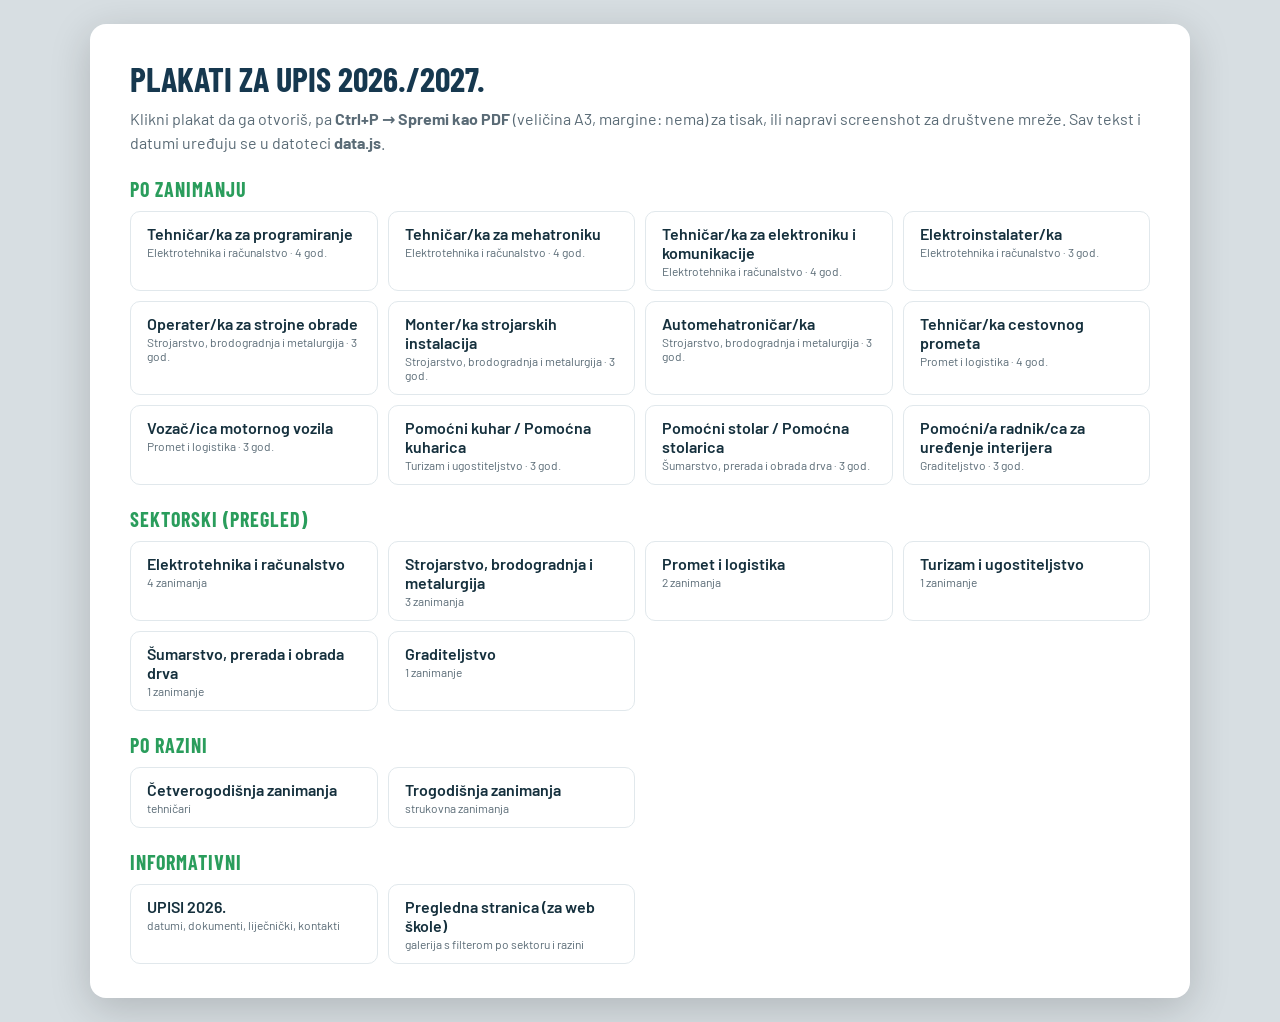
==== index.html @ a12f1e22 "Stranice i plakati za upise 2026./2027." ====
<!DOCTYPE html>
<html lang="hr">
<head>
<meta charset="UTF-8">
<meta name="viewport" content="width=device-width, initial-scale=1.0">
<title>Plakati za upis – Tehnička škola Daruvar</title>
<link rel="stylesheet" href="style.css">
</head>
<body>
<div class="index">
  <h1>Plakati za upis 2026./2027.</h1>
  <p>Klikni plakat da ga otvoriš, pa <b>Ctrl+P → Spremi kao PDF</b> (veličina A3, margine: nema) za tisak,
     ili napravi screenshot za društvene mreže. Sav tekst i datumi uređuju se u datoteci <b>data.js</b>.</p>

  <h2>Po zanimanju</h2>
  <div class="links" id="zanimanja"></div>

  <h2>Sektorski (pregled)</h2>
  <div class="links" id="sektori"></div>

  <h2>Po razini</h2>
  <div class="links" id="razine"></div>

  <h2>Informativni</h2>
  <div class="links" id="info"></div>
</div>

<script src="data.js"></script>
<script>
  const link = (href,naslov,opis) => `<a href="${href}">${naslov}<span>${opis}</span></a>`;
  document.getElementById("zanimanja").innerHTML = REDOSLIJED.map(s=>{
    const z = ZANIMANJA[s];
    return link(`plakat.html?z=${s}`, z.naziv, SEKTORI[z.sektor].naziv+" · "+z.godine+" god.");
  }).join("");
  document.getElementById("sektori").innerHTML = Object.keys(SEKTORI).map(k=>{
    const broj = REDOSLIJED.filter(s=>ZANIMANJA[s].sektor===k).length;
    return link(`sektor.html?s=${k}`, SEKTORI[k].naziv, broj+" zanimanj"+(broj===1?"e":"a"));
  }).join("");
  document.getElementById("razine").innerHTML =
    link(`razina.html?r=cetiri`, "Četverogodišnja zanimanja", "tehničari") +
    link(`razina.html?r=tri`, "Trogodišnja zanimanja", "strukovna zanimanja");
  document.getElementById("info").innerHTML =
    link(`upisi-2026.html`, "UPISI 2026.", "datumi, dokumenti, liječnički, kontakti") +
    link(`pregled.html`, "Pregledna stranica (za web škole)", "galerija s filterom po sektoru i razini");
</script>
</body>
</html>
---- style.css ----
/* ===== Plakati za upis – Tehnička škola Daruvar ===== */
@import url('https://fonts.googleapis.com/css2?family=Barlow+Condensed:wght@500;600;700&family=Barlow:wght@400;500;600;700&display=swap');

:root{
  --navy:#16384f; --ink:#15303d; --muted:#5a6b76; --line:#e1e8ec; --paper:#fff;
  --accent:#1f8fd1; --dark:#13567f;
}
*{margin:0;padding:0;box-sizing:border-box}
body{background:#d7dee2;font-family:'Barlow',system-ui,sans-serif;color:var(--ink);
  display:flex;flex-wrap:wrap;gap:24px;justify-content:center;padding:24px}

/* A3 portret 297 x 420 mm (zadano, za tisak) */
.poster{width:297mm;height:420mm;background:var(--paper);position:relative;
  overflow:hidden;display:flex;flex-direction:column;box-shadow:0 10px 40px rgba(0,0,0,.25)}

/* Formati za društvene mreže (px) */
.poster.kvadrat{width:1080px;height:1080px}    /* 1:1  – Facebook / Instagram feed */
.poster.portret{width:1080px;height:1350px}    /* 4:5  – Instagram feed (portret) */
.poster.story{width:1080px;height:1920px}       /* 9:16 – Stories / Reels */

/* ---- Zaglavlje ---- */
.head{background:var(--navy);color:#fff;padding:13mm 16mm 11mm;display:flex;
  align-items:center;justify-content:space-between;position:relative}
.head::after{content:"";position:absolute;left:0;right:0;bottom:0;height:6px;background:var(--accent)}
.head .school{display:flex;align-items:center;gap:14px}
.head .logo{width:64px;height:64px;border-radius:12px;background:#fff;
  display:grid;place-items:center;padding:7px;overflow:hidden}
.head .logo img{width:100%;height:100%;object-fit:contain;display:block}
.head .school b{font-family:'Barlow Condensed';font-weight:700;font-size:28px;letter-spacing:.5px;text-transform:uppercase;line-height:1}
.head .school span{display:block;font-size:14px;color:#b9d6d7;margin-top:4px}
.head .slogan{font-family:'Barlow Condensed';font-weight:600;font-size:23px;color:#fff;
  text-transform:uppercase;letter-spacing:2px;opacity:.92}

/* ---- Hero (individualni) ---- */
/* flex:1 -> slika upija sav višak prostora umjesto bijele praznine */
.hero{flex:1;min-height:24%;background:linear-gradient(135deg,var(--accent),var(--dark));position:relative;overflow:hidden}
.hero img{width:100%;height:100%;object-fit:cover;display:block;position:relative;z-index:1}
.hero .placeholder{position:absolute;inset:0;z-index:0;display:grid;place-items:center;text-align:center;
  color:rgba(255,255,255,.92);font-family:'Barlow Condensed';font-size:22px;letter-spacing:1px;padding:0 30px}
.badges{position:absolute;z-index:2;top:9mm;right:12mm;display:flex;flex-direction:column;gap:12px}
.badge{width:108px;height:108px;border-radius:50%;background:rgba(255,255,255,.95);color:var(--dark);
  display:grid;place-items:center;text-align:center;box-shadow:0 6px 18px rgba(0,0,0,.2)}
.badge b{font-family:'Barlow Condensed';font-weight:700;font-size:42px;line-height:.9;display:block}
.badge span{font-size:13px;text-transform:uppercase;letter-spacing:.5px;color:var(--muted)}
.titlewrap{position:absolute;z-index:2;left:0;bottom:0;width:100%;padding:0 16mm 8mm;
  background:linear-gradient(transparent,rgba(0,0,0,.6))}
.sector{display:inline-block;background:var(--accent);color:#fff;font-weight:600;font-size:19px;
  text-transform:uppercase;letter-spacing:1px;padding:8px 20px;border-radius:20px;margin-bottom:11px}
.title{font-family:'Barlow Condensed';font-weight:700;font-size:72px;line-height:.98;color:#fff;
  text-shadow:0 2px 10px rgba(0,0,0,.45)}

/* ---- Tijelo ---- */
.body{padding:10mm 16mm;display:flex;flex-direction:column;gap:8mm}
.section-title{font-family:'Barlow Condensed';font-weight:700;font-size:39px;color:var(--dark);
  text-transform:uppercase;letter-spacing:1px;display:flex;align-items:center;gap:12px}
.section-title::before{content:"";width:36px;height:6px;background:var(--accent);border-radius:2px}
.tasks{list-style:none;display:grid;grid-template-columns:1fr 1fr;gap:14px 30px;margin-top:13px}
.tasks li{font-size:25px;line-height:1.32;padding-left:33px;position:relative}
.tasks li::before{content:"";position:absolute;left:0;top:9px;width:16px;height:16px;border-radius:3px;background:var(--accent)}
.docs{background:#f4f8f9;border-left:8px solid var(--accent);padding:20px 26px;border-radius:8px}
.docs .section-title{font-size:30px;margin-bottom:8px}
.docs p{font-size:23px;line-height:1.45}
.uvjeti{display:flex;flex-direction:column;gap:8px;margin-top:2px}
.u-row{font-size:20px;line-height:1.35;color:var(--ink)}
.u-row b{color:var(--dark)}

/* ---- Tanka traka s upisom ---- */
.strip{margin-top:auto;background:var(--navy);color:#fff;padding:7mm 16mm;
  display:flex;justify-content:space-between;align-items:center;gap:18px;flex-wrap:wrap}
.strip .item{font-size:16.5px;line-height:1.25}
.strip .item b{display:block;font-family:'Barlow Condensed';font-weight:700;font-size:25px;color:#fff}
.strip .item small{color:var(--accent);text-transform:uppercase;letter-spacing:1px;font-size:13px;font-weight:600}
.strip .web{font-family:'Barlow Condensed';font-weight:700;font-size:24px;color:var(--accent)}
.strip-right{display:flex;align-items:center;gap:16px}
.strip-qr{background:#fff;padding:6px;border-radius:8px;line-height:0}
.strip-qr img{width:86px;height:86px;display:block}

/* ---- Bogati footer single plakata ---- */
.pfoot{margin-top:auto;background:var(--navy);color:#fff;padding:6mm 15mm;
  display:flex;align-items:center;justify-content:space-between;gap:22px}
.pf-cols{display:grid;grid-template-columns:repeat(4,1fr);gap:4px 26px;flex:1}
.pf-item{display:flex;flex-direction:column;gap:3px}
.pf-item h5{font-family:'Barlow Condensed';font-weight:600;font-size:15px;text-transform:uppercase;
  letter-spacing:1.2px;color:var(--accent);margin-bottom:4px}
.pf-item .big{font-family:'Barlow Condensed';font-weight:700;font-size:21px;line-height:1.05}
.pf-item .row2{font-size:15px;line-height:1.4;color:#dbe6ec}
.pf-item .row2 b{color:#fff;font-weight:700}
.pf-item a{font-size:15px;color:#9ed0ff;font-weight:600;text-decoration:underline;word-break:break-word}
.pf-qr{flex:none;display:flex;flex-direction:column;align-items:center;gap:5px;
  background:#fff;padding:8px 8px 6px;border-radius:10px}
.pf-qr img{width:98px;height:98px;display:block}
.pf-qr span{font-size:11px;color:var(--navy);font-weight:700;text-transform:uppercase;
  text-align:center;line-height:1.1;letter-spacing:.5px}

/* kvadratni single-plakat ima puno sadržaja -> zbijenije da sve stane */
.poster.kvadrat .hero{min-height:0}
.poster.kvadrat .body{padding:7mm 16mm;gap:5mm}
.poster.kvadrat .section-title{font-size:31px}
.poster.kvadrat .tasks{gap:9px 26px;margin-top:9px}
.poster.kvadrat .tasks li{font-size:21px;padding-left:28px}
.poster.kvadrat .tasks li::before{width:13px;height:13px;top:8px}
.poster.kvadrat .docs{padding:13px 20px}
.poster.kvadrat .docs .section-title{font-size:25px}
.poster.kvadrat .u-row{font-size:17px}
.poster.kvadrat .pfoot{padding:5mm 14mm}
.poster.kvadrat .pf-item .big{font-size:19px}
.poster.kvadrat .pf-item .row2,.poster.kvadrat .pf-item a{font-size:13.5px}
.poster.kvadrat .pf-qr img{width:86px;height:86px}

/* ---- Sektorski / razinski plakat ---- */
.cover{flex:1;padding:14mm 16mm 0;display:flex;flex-direction:column}
.cover .lead{font-family:'Barlow Condensed';font-weight:700;font-size:46px;line-height:1;color:var(--dark);text-transform:uppercase}
.cover .sub{font-size:17px;color:var(--muted);margin:8px 0 4px}
.zgrid{margin-top:10mm;display:grid;grid-template-columns:1fr 1fr;gap:8mm;flex:1}
.zgrid.one{grid-template-columns:1fr}
.zcard{border:1px solid var(--line);border-radius:14px;overflow:hidden;display:flex;flex-direction:column;background:#fff}
.zcard .pic{height:46mm;background:linear-gradient(135deg,var(--accent),var(--dark));position:relative}
.zcard .pic img{width:100%;height:100%;object-fit:cover}
.zcard .pic .yr{position:absolute;top:10px;right:10px;background:rgba(255,255,255,.95);color:var(--dark);
  font-family:'Barlow Condensed';font-weight:700;font-size:14px;padding:3px 10px;border-radius:14px}
.zcard .txt{padding:12px 16px 16px}
.zcard .txt h3{font-family:'Barlow Condensed';font-weight:700;font-size:23px;line-height:1.02;color:var(--ink)}
.zcard .txt ul{list-style:none;margin-top:7px;display:flex;flex-direction:column;gap:3px}
.zcard .txt li{font-size:13.5px;line-height:1.3;padding-left:18px;position:relative;color:#37505d}
.zcard .txt li::before{content:"";position:absolute;left:0;top:6px;width:8px;height:8px;border-radius:2px;background:var(--accent)}

/* ---- UPISI plakat ---- */
.up{flex:1;padding:11mm 16mm 0;display:flex;flex-direction:column;gap:7mm;overflow:hidden}
.up h2{font-family:'Barlow Condensed';font-weight:700;font-size:28px;color:var(--dark);
  text-transform:uppercase;letter-spacing:.5px;border-bottom:3px solid var(--accent);padding-bottom:5px;margin-bottom:8px}
table{width:100%;border-collapse:collapse;font-size:14px}
table.rok td{padding:6px 8px;border-bottom:1px solid var(--line);vertical-align:top}
table.rok td.d{white-space:nowrap;font-weight:700;color:var(--dark);text-align:right;width:38mm}
.cols{display:grid;grid-template-columns:1fr 1fr;gap:6mm}
.docbox{font-size:13px;line-height:1.4}
.docbox b{color:var(--dark)}
.note{font-size:12.5px;color:var(--muted);line-height:1.4}

/* istaknuti e-mail */
.mailbar{display:flex;align-items:center;gap:20px;flex-wrap:wrap;background:var(--accent);
  color:#fff;border-radius:12px;padding:24px 32px}
.mailbar .lbl{font-size:14px;text-transform:uppercase;letter-spacing:1px;opacity:.92}
.mailbar .mail{font-family:'Barlow Condensed';font-weight:700;font-size:34px;letter-spacing:.5px}
.mailbar .alt{font-size:14px;opacity:.92}
.mailbar p{margin:0;font-size:25px;line-height:1.35}
.mailbar p b{font-family:'Barlow Condensed';font-weight:700;font-size:36px;letter-spacing:.3px}
.mailbar .menv{width:48px;height:48px;flex:none;color:#fff}
.mailbar .menv rect,.mailbar .menv path{fill:none;stroke:currentColor;stroke-width:2;stroke-linecap:round;stroke-linejoin:round}
.tnote{font-size:12px;color:var(--muted);font-weight:600}

/* istaknuti termin upisa (sa satom) */
.termini{background:#eef6f1;border:1.5px solid var(--accent);border-radius:12px;padding:15px 22px}
.termini .th{font-family:'Barlow Condensed';font-weight:700;font-size:21px;color:var(--dark);
  text-transform:uppercase;letter-spacing:.5px;margin-bottom:12px}
.termini .trows{display:flex;gap:44px;flex-wrap:wrap}
.trow{display:flex;align-items:center;gap:12px}
.ico{width:36px;height:36px;flex:none;color:var(--accent)}
.ico circle,.ico path{fill:none;stroke:currentColor;stroke-width:2;stroke-linecap:round;stroke-linejoin:round}
.trow b{display:block;font-family:'Barlow Condensed';font-weight:700;font-size:27px;color:var(--dark);line-height:1.05}
.trow span{font-size:19px;color:var(--dark);font-weight:600}

/* Upisnica + podnaslov */
.upisnica{background:var(--accent);color:#fff;border-radius:10px;padding:16px 24px;
  font-family:'Barlow Condensed';font-weight:600;font-size:29px;letter-spacing:.3px}
.upisnica b{font-weight:700}
.subline{font-size:19px;line-height:1.4;color:var(--ink);margin:14px 0 12px}
.subline b{color:var(--dark)}
/* tri ILI opcije za upisnicu */
.opcije{display:flex;align-items:center;gap:14px;flex-wrap:wrap;margin-top:12px}
.opcije span{background:#eef6f1;border:2px solid var(--accent);color:var(--dark);
  font-family:'Barlow Condensed';font-weight:700;font-size:21px;padding:9px 24px;border-radius:26px;
  text-transform:uppercase;letter-spacing:.5px}
.opcije i{font-style:normal;font-family:'Barlow Condensed';font-weight:700;color:var(--muted);
  font-size:18px;text-transform:uppercase;letter-spacing:1px}
/* zelena traka: dvije opcije s razdjelnikom ILI u novom redu */
.mailbar .mb-opcije{display:flex;flex-direction:column;gap:8px}
.mailbar .mb-opcije p{margin:0}
.mailbar .ili{align-self:flex-start;font-family:'Barlow Condensed';font-weight:700;font-size:19px;
  background:rgba(255,255,255,.28);padding:3px 18px;border-radius:16px;text-transform:uppercase;letter-spacing:2px}

/* kontakt (veći) + zadnji blok do dna */
.kontakt{font-size:17px;line-height:1.55}
.kontakt p{margin-bottom:2px}
.kontakt b{color:var(--dark)}
.cols-end{margin-top:auto}

/* "Što trebaš predati" – 3 istaknute kartice s pozadinskim brojem */
.predaj{display:grid;grid-template-columns:repeat(3,1fr);gap:6mm}
.pcard{position:relative;overflow:hidden;background:#f4f8f9;border-top:5px solid var(--accent);
  border-radius:12px;padding:14px 16px 16px}
.pcard .bignum{position:absolute;right:6px;top:-14px;font-family:'Barlow Condensed';font-weight:700;
  font-size:100px;color:var(--accent);opacity:.13;line-height:1}
.pcard h4{font-family:'Barlow Condensed';font-weight:700;font-size:18px;color:var(--dark);
  line-height:1.1;margin-bottom:5px;position:relative}
.pcard p{font-size:13px;line-height:1.4;position:relative}
.pcard .ways{list-style:none;margin-top:7px;display:flex;flex-direction:column;gap:3px;position:relative}
.pcard .ways li{font-size:12.5px;line-height:1.3;padding-left:16px;position:relative}
.pcard .ways li::before{content:"›";position:absolute;left:2px;color:var(--accent);font-weight:700}
.pcard b{color:var(--dark)}

/* liječnički grupiran po dokumentu */
.docgroups{display:grid;grid-template-columns:repeat(3,1fr);gap:6mm}
.dgroup{border:1.5px solid var(--g);border-radius:12px;overflow:hidden}
.dgroup h5{background:var(--g);color:#fff;padding:11px 15px;font-family:'Barlow Condensed';
  font-weight:700;font-size:17px;line-height:1.15;text-transform:uppercase;letter-spacing:.5px}
.dgroup ul{list-style:none;padding:13px 15px;display:flex;flex-direction:column;gap:7px}
.dgroup li{font-size:16px;line-height:1.3;padding-left:19px;position:relative}
.dgroup li::before{content:"";position:absolute;left:0;top:7px;width:10px;height:10px;border-radius:2px;background:var(--g)}

/* umanjeni kvadratni UPISI plakat */
.upisi-kv .ukv-body{flex:1;padding:34px 42px;display:flex;flex-direction:column;
  justify-content:space-between;gap:18px;overflow:hidden}
.ukv-title{font-family:'Barlow Condensed';font-weight:600;font-size:30px;color:var(--muted);
  text-transform:uppercase;letter-spacing:2px}
.ukv-title b{color:var(--accent);font-weight:700}
.upisi-kv .mailbar{padding:12px 20px}
.upisi-kv .mailbar .mail{font-size:32px}
.ukv-rok{display:grid;grid-template-columns:1fr 1fr;gap:16px}
.ukv-rok>div{background:#f4f8f9;border-radius:10px;padding:13px 16px;border-left:5px solid var(--accent)}
.ukv-rok span{font-size:13px;text-transform:uppercase;letter-spacing:.5px;color:var(--muted);font-weight:600}
.ukv-rok b{display:block;font-family:'Barlow Condensed';font-weight:700;font-size:25px;color:var(--dark);line-height:1.05;margin:3px 0}
.ukv-rok small{font-size:13.5px;color:var(--ink)}
.ukv-docs .h{font-family:'Barlow Condensed';font-weight:700;font-size:25px;color:var(--accent);
  text-transform:uppercase;letter-spacing:1px;margin-bottom:10px}
.ukv-docs span{display:block;font-size:18px;line-height:1.4;margin-bottom:7px;color:var(--ink)}
.ukv-docs b{color:var(--accent)}
.ukv-foot{border-top:2px solid var(--line);padding-top:16px;display:flex;
  align-items:center;justify-content:space-between;gap:16px;
  font-family:'Barlow Condensed';font-weight:600;font-size:20px;color:var(--navy);line-height:1.3}
.upisi-kv .kf-qr{flex:none;display:flex;flex-direction:column;align-items:center;gap:4px}
.upisi-kv .kf-qr img{width:92px;height:92px;display:block}
.upisi-kv .kf-qr span{font-family:'Barlow';font-weight:700;font-size:13px;color:var(--muted);
  text-transform:uppercase;text-align:center;line-height:1.1;letter-spacing:.5px}

/* kvadrat: ikone sata + skupine dokumenata (kao na A3), ravnomjerno raspoređeno */
.upisi-kv .ukv-body{justify-content:space-between;gap:16px}
.ukv-upis .trows{display:flex;flex-direction:column;gap:6px;margin-top:6px}
.ukv-upis .ico{width:26px;height:26px}
.ukv-upis .trow b{font-size:19px}
.ukv-upis .trow span{font-size:15px;font-weight:600;color:var(--dark)}
.upisi-kv .upisnica{font-size:21px;padding:11px 18px}
.upisi-kv .subline{font-size:14.5px;margin:10px 0 10px}
.upisi-kv .docgroups{gap:12px}
.upisi-kv .dgroup h5{font-size:14px;padding:8px 12px;letter-spacing:.3px}
.upisi-kv .dgroup ul{padding:10px 12px;gap:5px}
.upisi-kv .dgroup li{font-size:13px;line-height:1.3;padding-left:15px}
.upisi-kv .dgroup li::before{width:8px;height:8px;top:6px}
.upisi-kv .mailbar{padding:13px 20px}
.upisi-kv .mailbar p{font-size:16px;line-height:1.3}
.upisi-kv .mailbar p b{font-size:21px}
.upisi-kv .mailbar .menv{width:30px;height:30px}

/* 9:16 upisi (TikTok): veći tekst, dokument-skupine jedna ispod druge */
.poster.story.upisi-kv .ukv-body{justify-content:center;gap:30px;padding-bottom:200px}
.poster.story.upisi-kv .ukv-rok span{font-size:16px}
.poster.story.upisi-kv .ukv-rok b{font-size:34px}
.poster.story.upisi-kv .ukv-rok small{font-size:17px}
.poster.story.upisi-kv .ukv-upis .trow b{font-size:26px}
.poster.story.upisi-kv .ukv-upis .trow span{font-size:20px}
.poster.story.upisi-kv .ukv-upis .ico{width:34px;height:34px}
.poster.story.upisi-kv .upisnica{font-size:30px;padding:16px 24px}
.poster.story.upisi-kv .subline{font-size:20px;margin:12px 0}
.poster.story.upisi-kv .docgroups{grid-template-columns:1fr;gap:14px}
.poster.story.upisi-kv .dgroup h5{font-size:19px;padding:11px 18px}
.poster.story.upisi-kv .dgroup ul{display:grid;grid-template-columns:1fr 1fr;gap:8px 24px;padding:14px 18px}
.poster.story.upisi-kv .dgroup li{font-size:19px;padding-left:18px;line-height:1.3}
.poster.story.upisi-kv .dgroup li::before{width:9px;height:9px;top:7px}
.poster.story.upisi-kv .mailbar p{font-size:22px}
.poster.story.upisi-kv .mailbar p b{font-size:32px}
.poster.story.upisi-kv .mailbar .menv{width:38px;height:38px}
.poster.story.upisi-kv .ukv-foot{font-size:25px}
.poster.story.upisi-kv .kf-qr img{width:112px;height:112px}

/* ---- Index (samo ekran) ---- */
.index{width:100%;max-width:1100px;background:#fff;border-radius:16px;padding:34px 40px;box-shadow:0 10px 40px rgba(0,0,0,.18)}
.index h1{font-family:'Barlow Condensed';font-size:34px;color:var(--navy);text-transform:uppercase}
.index p{color:var(--muted);margin:8px 0 22px;line-height:1.5}
.index h2{font-family:'Barlow Condensed';font-size:20px;color:#2a9d5c;margin:22px 0 10px;text-transform:uppercase;letter-spacing:1px}
.links{display:grid;grid-template-columns:repeat(auto-fill,minmax(220px,1fr));gap:10px}
.links a{display:block;padding:12px 16px;border:1px solid var(--line);border-radius:10px;text-decoration:none;
  color:var(--ink);font-weight:600;transition:.15s}
.links a:hover{border-color:var(--accent);background:#f4f9fc;color:var(--dark)}
.links a span{display:block;font-size:12px;color:var(--muted);font-weight:400;margin-top:2px}

/* ===== Javna stranica za web škole (pregled.html) ===== */
body.site{display:block;background:#eef2f4;padding:0}
.site-head{background:var(--navy);color:#fff;padding:22px clamp(16px,4vw,48px);
  display:flex;align-items:center;gap:16px;border-bottom:6px solid #2a9d5c}
.site-head .logo{width:58px;height:58px;border-radius:12px;background:#fff;padding:7px;flex:none}
.site-head .logo img{width:100%;height:100%;object-fit:contain}
.site-head h1{font-family:'Barlow Condensed';font-weight:700;font-size:clamp(22px,3.4vw,32px);
  text-transform:uppercase;line-height:1.05;letter-spacing:.5px}
.site-head p{font-size:13.5px;color:#b9d6d7;margin-top:3px}
.site-head .sl{margin-left:auto;font-family:'Barlow Condensed';font-weight:600;font-size:20px;
  letter-spacing:2px;text-transform:uppercase;opacity:.9}
@media(max-width:640px){.site-head .sl{display:none}}

.wrap{max-width:1200px;margin:0 auto;padding:clamp(18px,3vw,34px)}
.upis-cta{display:inline-flex;align-items:center;gap:8px;background:#2a9d5c;color:#fff;
  text-decoration:none;font-weight:700;font-size:16.5px;padding:14px 26px;border-radius:10px;
  margin-bottom:22px;box-shadow:0 4px 14px rgba(42,157,92,.3);transition:.15s}
.upis-cta:hover{background:#23864e;transform:translateY(-2px)}
.filters{display:flex;flex-direction:column;gap:14px;margin-bottom:26px}
.filters .row{display:flex;flex-wrap:wrap;gap:8px;align-items:center}
.filters .lab{font-family:'Barlow Condensed';font-weight:700;text-transform:uppercase;
  letter-spacing:1px;color:var(--muted);font-size:13px;width:96px;flex:none}
.chip{border:1.5px solid var(--line);background:#fff;color:var(--ink);border-radius:22px;
  padding:7px 16px;font-size:14px;font-weight:600;cursor:pointer;transition:.15s;font-family:'Barlow'}
.chip:hover{border-color:#9fb4c0}
.chip.on{background:var(--navy);border-color:var(--navy);color:#fff}
.chip.on::before{content:"✓ ";font-weight:700}
.chip.sek.on{background:var(--c,var(--navy));border-color:var(--c,var(--navy));color:#fff}

.filters .hint{font-size:14px;color:var(--muted);margin-bottom:2px}
.rescount{font-family:'Barlow Condensed';font-weight:600;color:var(--navy);font-size:18px;
  margin-bottom:18px;text-transform:uppercase;letter-spacing:.5px}
.rescount a{color:var(--c,#2a9d5c);margin-left:10px;text-decoration:none;border-bottom:1px dashed}
.rescount a:hover{opacity:.8}

.grid{display:grid;grid-template-columns:repeat(auto-fill,minmax(270px,1fr));gap:20px}
.card{background:#fff;border-radius:16px;overflow:hidden;box-shadow:0 4px 18px rgba(20,48,61,.08);
  display:flex;flex-direction:column;transition:.18s;border-top:5px solid var(--c)}
.card:hover{transform:translateY(-3px);box-shadow:0 10px 26px rgba(20,48,61,.16)}
.card .pic{height:190px;background:linear-gradient(135deg,var(--c),#0003);position:relative}
.card .pic img{width:100%;height:100%;object-fit:cover}
.card .pic .yr{position:absolute;top:10px;right:10px;background:rgba(255,255,255,.95);color:#15303d;
  font-family:'Barlow Condensed';font-weight:700;font-size:13px;padding:3px 11px;border-radius:14px}
.card .c-body{padding:14px 16px 18px;display:flex;flex-direction:column;gap:8px;flex:1}
.card .sek{font-size:11.5px;font-weight:700;text-transform:uppercase;letter-spacing:.6px;color:var(--c)}
.card h3{font-family:'Barlow Condensed';font-weight:700;font-size:21px;line-height:1.05;color:var(--ink)}
.card .one{font-size:13.5px;color:#48606c;line-height:1.35;flex:1}
.card .acts{display:flex;justify-content:flex-end;margin-top:6px}
.card .acts a{text-decoration:none;font-weight:600;font-size:13.5px;
  padding:9px 18px;border-radius:9px;transition:.15s}
.card .acts .prim{background:var(--c);color:#fff}
.card .acts .prim:hover{filter:brightness(1.08)}
.empty{text-align:center;color:var(--muted);padding:40px;font-size:16px;grid-column:1/-1}

/* ===== Kartica za izvoz (CapCut / društvene mreže) 1080x1350 ===== */
body.export{margin:0;padding:0;background:#fff;display:block}
.kartica{width:1080px;height:1350px;background:#fff;display:flex;flex-direction:column;
  overflow:hidden;border-top:16px solid var(--c);--accent:var(--c)}
.kartica.kv{height:1080px}            /* 1:1 za Facebook / Instagram feed */
.kartica.story{height:1920px}         /* 9:16 za TikTok / Reels / Stories */
.kartica .pic{height:620px;position:relative;background:linear-gradient(135deg,var(--c),#0006);overflow:hidden}
.kartica.kv .pic{height:380px}
.kartica.story .pic{height:1020px}
.kartica.story .k-body{padding:38px 48px 230px}  /* donji prostor = TikTok sučelje (opis/gumbi) */
.kartica.story li{font-size:31px}
.kartica.story .k-uvjeti .u-row{font-size:22px}
.kartica.story .kf-info span{font-size:20px}
.kartica .pic img{width:100%;height:100%;object-fit:cover;position:relative;z-index:1}
.kartica .brand{position:absolute;z-index:2;top:26px;left:26px;display:flex;align-items:center;gap:12px;
  background:rgba(255,255,255,.94);padding:8px 18px 8px 8px;border-radius:16px}
.kartica .brand img{width:48px;height:48px;object-fit:contain}
.kartica .brand b{font-family:'Barlow Condensed';font-weight:700;font-size:21px;text-transform:uppercase;color:var(--navy);line-height:1}
.kartica .yr{position:absolute;z-index:2;top:26px;right:26px;background:rgba(255,255,255,.94);color:var(--c);
  font-family:'Barlow Condensed';font-weight:700;font-size:20px;padding:8px 18px;border-radius:18px}
.kartica .ttl{position:absolute;z-index:2;left:0;bottom:0;width:100%;padding:0 44px 28px;
  background:linear-gradient(transparent,rgba(0,0,0,.62))}
.kartica .ttl .sek{display:inline-block;background:var(--c);color:#fff;font-weight:600;font-size:20px;
  text-transform:uppercase;letter-spacing:1px;padding:7px 18px;border-radius:20px;margin-bottom:12px}
.kartica .ttl h2{font-family:'Barlow Condensed';font-weight:700;font-size:66px;line-height:.98;color:#fff;
  text-shadow:0 2px 12px rgba(0,0,0,.5)}
.kartica .k-body{flex:1;padding:32px 46px;display:flex;flex-direction:column;gap:20px}
.kartica .k-body .h{font-family:'Barlow Condensed';font-weight:700;font-size:33px;color:var(--c);
  text-transform:uppercase;letter-spacing:1px;display:flex;align-items:center;gap:14px}
.kartica .k-body .h::before{content:"";width:36px;height:6px;background:var(--c);border-radius:3px}
.kartica ul{list-style:none;display:flex;flex-direction:column;gap:12px}
.kartica li{font-size:27px;line-height:1.28;padding-left:40px;position:relative;color:var(--ink)}
.kartica li::before{content:"";position:absolute;left:0;top:9px;width:19px;height:19px;border-radius:4px;background:var(--c)}
.kartica .k-uvjeti{background:#f4f8f9;border-left:8px solid var(--c);border-radius:10px;padding:18px 24px}
.kartica .k-uvjeti .h{font-size:27px;margin-bottom:8px}
.kartica .k-uvjeti .u-row{font-size:21px}
.kartica .k-foot{margin-top:auto;border-top:2px solid var(--line);padding-top:16px;
  display:flex;align-items:center;justify-content:space-between;gap:18px}
.kartica .kf-info{display:flex;flex-direction:column;gap:6px;flex:1}
.kartica .kf-info span{font-size:18px;line-height:1.3;color:var(--ink)}
.kartica .kf-info span b{color:var(--c);font-weight:700}
.kartica .kf-qr{flex:none;display:flex;flex-direction:column;align-items:center;gap:4px}
.kartica .kf-qr img{width:92px;height:92px;display:block}
.kartica .kf-qr span{font-family:'Barlow';font-weight:700;font-size:13px;color:var(--muted);
  line-height:1.1;text-transform:uppercase;letter-spacing:.5px;text-align:center}

/* ===== Naslovna (cover) kvadratna slika ===== */
.naslovna{background:radial-gradient(circle at 72% 18%, #1f5878 0%, var(--navy) 58%);
  color:#fff;display:flex;flex-direction:column;align-items:center;justify-content:center;
  text-align:center;padding:80px 70px;position:relative;overflow:hidden}
.naslovna::after{content:"";position:absolute;left:0;right:0;bottom:0;height:16px;background:#2bb673}
.naslovna .nas-logo{width:152px;height:152px;background:#fff;border-radius:30px;display:grid;
  place-items:center;padding:22px;margin-bottom:28px;box-shadow:0 14px 44px rgba(0,0,0,.32)}
.naslovna .nas-logo img{width:100%;height:100%;object-fit:contain}
.naslovna .nas-school{font-family:'Barlow Condensed';font-weight:700;font-size:33px;
  text-transform:uppercase;letter-spacing:4px;color:#a9cdd6;margin-bottom:18px}
.naslovna .nas-title{font-family:'Barlow Condensed';font-weight:700;font-size:108px;line-height:.9;
  text-transform:uppercase;letter-spacing:1px}
.naslovna .nas-title span{color:#2bb673;display:inline-block;margin-top:4px}
.naslovna .nas-hook{font-size:30px;line-height:1.32;color:#eaf3f6;margin-top:26px;max-width:780px}
.naslovna .nas-stats{margin-top:24px;font-family:'Barlow Condensed';font-weight:600;font-size:25px;
  letter-spacing:1.5px;text-transform:uppercase;color:#2bb673}
.naslovna .nas-foot{position:absolute;left:0;right:0;bottom:40px;padding:0 64px;display:flex;
  justify-content:space-between;font-family:'Barlow Condensed';font-weight:600;font-size:21px;
  letter-spacing:2px;text-transform:uppercase;color:#9fb8c4}
/* 9:16 naslovna: veći naslov + foot iznad TikTok sučelja */
.naslovna.story{justify-content:flex-start;padding-top:230px}
.naslovna.story .nas-title{font-size:132px}
.naslovna.story .nas-hook{font-size:34px;max-width:840px}
.naslovna.story .nas-stats{font-size:28px}
.naslovna.story .nas-foot{bottom:230px}

@media print{
  body{background:#fff;padding:0;gap:0;display:block}
  .poster{box-shadow:none;page-break-after:always}
  .index{display:none}
  @page{size:A3 portrait;margin:0}
}
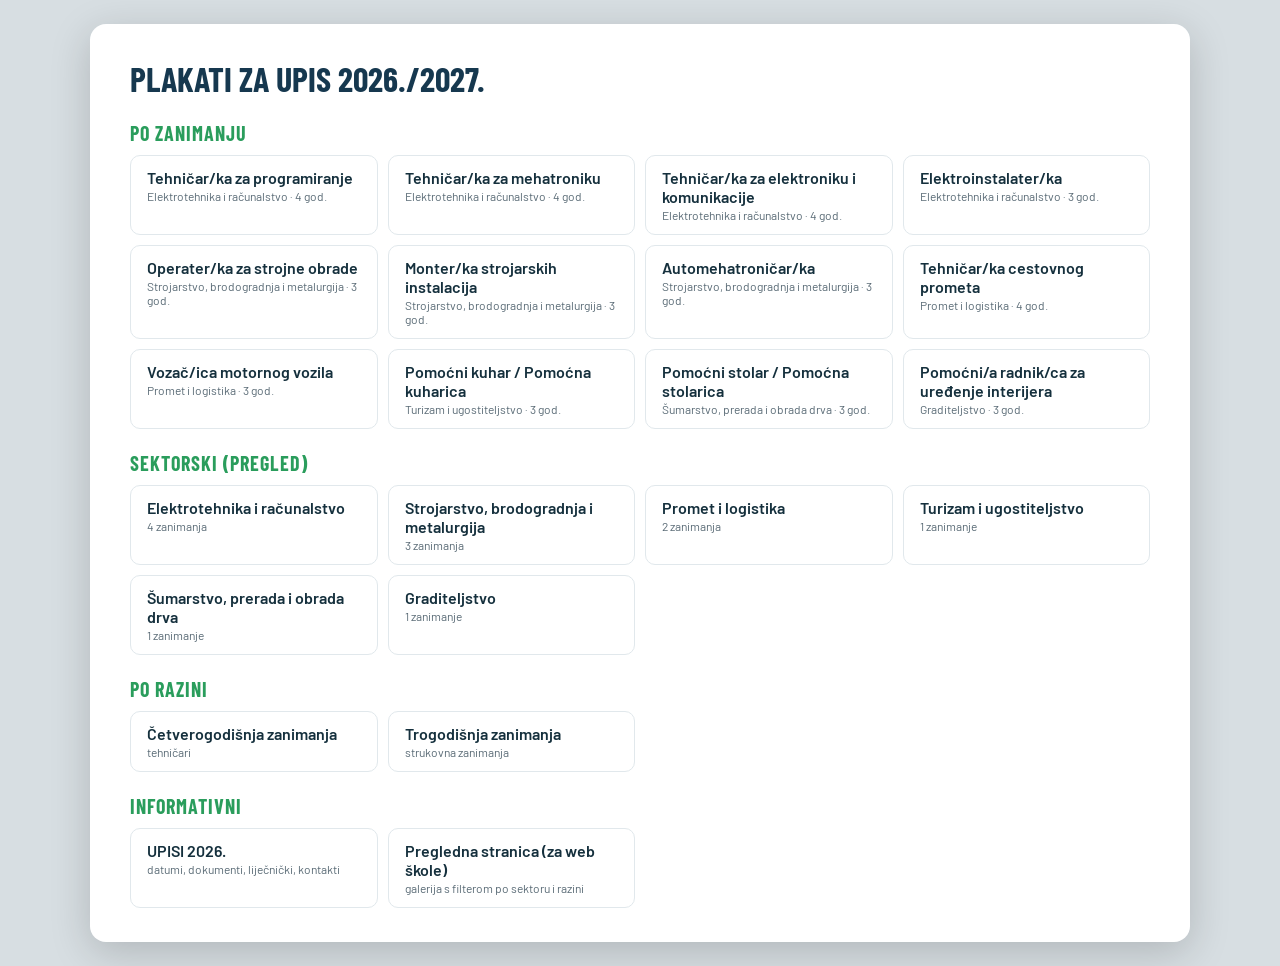
==== commit c868d2d1: "Remove PDF saving instructions from index.html Removed instructions for saving as PDF and taking scr" ====
--- a/index.html
+++ b/index.html
@@ -9,8 +9,6 @@
 <body>
 <div class="index">
   <h1>Plakati za upis 2026./2027.</h1>
-  <p>Klikni plakat da ga otvoriš, pa <b>Ctrl+P → Spremi kao PDF</b> (veličina A3, margine: nema) za tisak,
-     ili napravi screenshot za društvene mreže. Sav tekst i datumi uređuju se u datoteci <b>data.js</b>.</p>
 
   <h2>Po zanimanju</h2>
   <div class="links" id="zanimanja"></div>
